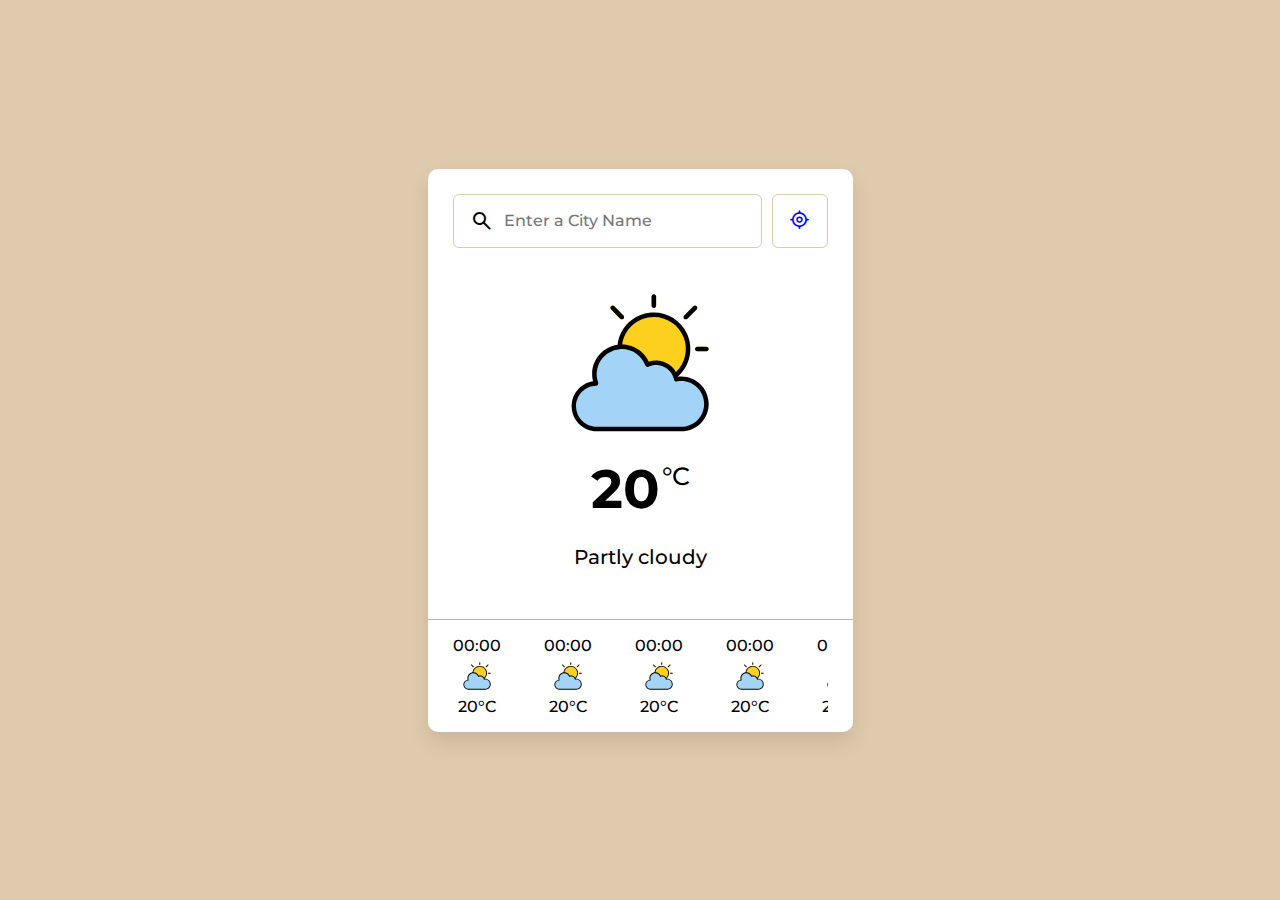
==== Weather App/index.html @ cc79ec02 "Weather app added" ====
<!DOCTYPE html>
<html lang="en">
  <head>
    <meta charset="UTF-8" />
    <meta name="viewport" content="width=device-width, initial-scale=1.0" />
    <title>Weather App</title>
    <link
      rel="stylesheet"
      href="https://fonts.googleapis.com/css2?family=Material+Symbols+Rounded:opsz,wght,FILL,GRAD@24,400,0,0"
    />
    <link rel="stylesheet" href="style.css" />
  </head>
  <body>
    <div class="card">
      <div class="searchSection">
        <div class="inputWrapper">
          <span class="material-symbols-rounded">search</span>
          <input
            type="search"
            class="searchInput"
            placeholder="Enter a City Name"
          />
        </div>
        <button class="locationButton">
          <span class="material-symbols-rounded"> my_location </span>
        </button>
      </div>
      <div class="weatherSection">
        <div class="currentWeather">
          <img src="icons/clouds.svg" class="weatherIcon" />
          <h2 class="temperature">20<span>°C</span></h2>
          <p class="description">Partly cloudy</p>
        </div>
        <div class="hourlyWeather">
          <ul class="weatherList">
            <li class="weatherItem">
              <p class="time">00:00</p>
              <img src="icons/clouds.svg" class="weatherIcon" />
              <p class="temperature">20°C</p>
            </li>
            <li class="weatherItem">
              <p class="time">00:00</p>
              <img src="icons/clouds.svg" class="weatherIcon" />
              <p class="temperature">20°C</p>
            </li>
            <li class="weatherItem">
              <p class="time">00:00</p>
              <img src="icons/clouds.svg" class="weatherIcon" />
              <p class="temperature">20°C</p>
            </li>
            <li class="weatherItem">
              <p class="time">00:00</p>
              <img src="icons/clouds.svg" class="weatherIcon" />
              <p class="temperature">20°C</p>
            </li>
            <li class="weatherItem">
              <p class="time">00:00</p>
              <img src="icons/clouds.svg" class="weatherIcon" />
              <p class="temperature">20°C</p>
            </li>
            <li class="weatherItem">
              <p class="time">00:00</p>
              <img src="icons/clouds.svg" class="weatherIcon" />
              <p class="temperature">20°C</p>
            </li>
          </ul>
        </div>
      </div>
    </div>
    <script src="script.js"></script>
  </body>
</html>
---- Weather App/style.css ----
@import url("https://fonts.googleapis.com/css2?family=Montserrat:ital,wght@0,100..900;1,100..900&display=swap");
* {
  margin: 0;
  padding: 0;
  box-sizing: border-box;
  font-family: "Montserrat", sans-serif;
}
body {
  background-color: rgb(224, 202, 173);
  display: flex;
  align-items: center;
  justify-content: center;
  min-height: 100vh;
}
.card {
  background-color: white;
  border-radius: 10px;
  max-width: 425px;
  flex-grow: 1;
  box-shadow: 0 10px 20px rgba(0, 0, 0, 0.1);
}
.searchSection {
  display: flex;
  padding: 25px;
  gap: 10px;
  align-items: center;
}
.searchSection .inputWrapper {
  height: 54px;
  width: 100%;
  position: relative;
}
.searchSection .inputWrapper span {
  position: absolute;
  top: 50%;
  transform: translateY(-50%);
  pointer-events: none;
  left: 17px;
}
.searchSection .searchInput {
  height: 100%;
  width: 100%;
  border: 1px solid rgb(224, 202, 173);
  border-radius: 6px;
  padding: 0 20px 0 50px;
  outline: none;
  font-size: 1rem;
  text-transform: uppercase;
  font-weight: 500;
  transition: 0.1s ease;
}
.searchSection .searchInput:focus {
  border-color: blue;
}
.searchSection .searchInput::placeholder {
  text-transform: none;
}
.searchSection .locationButton {
  height: 54px;
  flex-shrink: 0;
  display: flex;
  align-items: center;
  justify-content: center;
  width: 56px;
  background: white;
  outline: none;
  cursor: pointer;
  color: blue;
  border-radius: 6px;
  border: 1px solid rgb(224, 202, 173);
  transition: 0.3s ease;
}
.searchSection .locationButton:hover {
  color: white;
  background: blue;
  border-color: blue;
}
.searchSection .locationButton span {
  font-size: 1.3rem;
}
.weatherSection .currentWeather {
  display: flex;
  align-items: center;
  padding: 20px 0 50px;
  flex-direction: column;
}
.currentWeather .weatherIcon {
  width: 140px;
  aspect-ratio: 1;
}
.currentWeather .temperature {
  font-size: 3.38rem;
  margin: 23px 0;
  display: flex;
}
.currentWeather .temperature span {
  font-size: 1.56rem;
  font-weight: 500;
  margin: 5px 0 0 2px;
}
.currentWeather .description {
  font-size: 1.25rem;
  font-weight: 500;
}
.hourlyWeather {
  padding: 16px 25px;
  border-top: 1px solid rgb(184, 184, 184);
}
.hourlyWeather .weatherList {
  display: flex;
  list-style: none;
  gap: 43px;
  padding-bottom: 16px;
  margin-bottom: -16px;
  overflow-x: auto;
  scrollbar-width: thin;
  scrollbar-color: transparent transparent;
}
.hourlyWeather:hover .weatherList {
  scrollbar-color: rgb(210, 210, 210) transparent;
}
.hourlyWeather .weatherItem {
  display: flex;
  flex-direction: column;
  gap: 7px;
  font-weight: 500;
  align-items: center;
}
.hourlyWeather .weatherItem .weatherIcon {
  width: 28px;
  aspect-ratio: 1;
}

@media (max-width: 624px) {
  body {
    padding: 15px;
  }
  .searchSection {
    padding: 20px;
  }
  .hourlyWeather {
    padding: 16px 20px;
  }
  .hourlyWeather .weatherList {
    gap: 32px;
  }
}
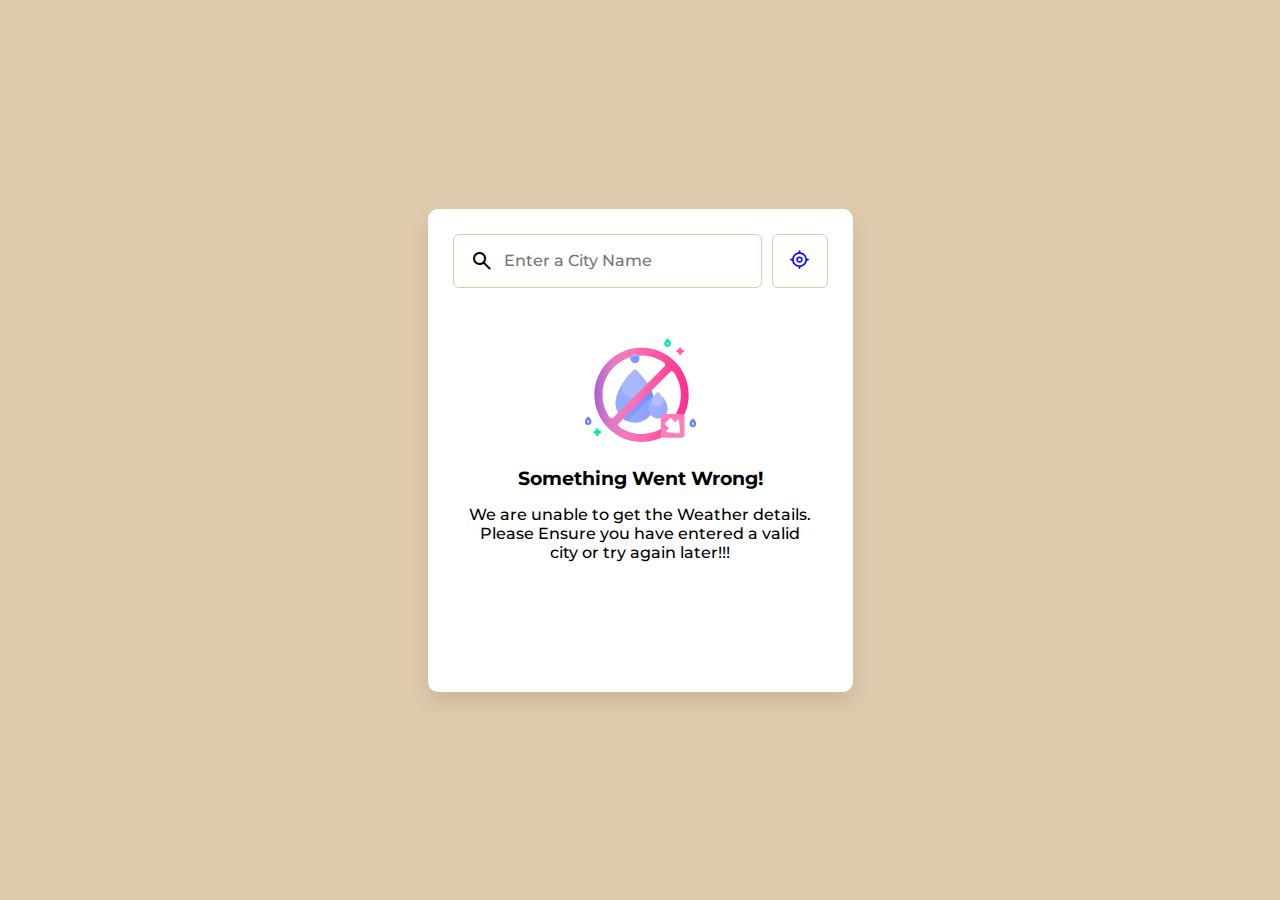
==== commit 10f5dc1f: "Weather app updated" ====
--- a/Weather App/index.html
+++ b/Weather App/index.html
@@ -25,45 +25,22 @@
           <span class="material-symbols-rounded"> my_location </span>
         </button>
       </div>
+      <div class="noResults">
+        <img src="icons/no-result.svg" class="weatherIcon" />
+        <h3 class="title">Something Went Wrong!</h3>
+        <p class="message">
+          We are unable to get the Weather details. Please Ensure you have
+          entered a valid city or try again later!!!
+        </p>
+      </div>
       <div class="weatherSection">
         <div class="currentWeather">
           <img src="icons/clouds.svg" class="weatherIcon" />
-          <h2 class="temperature">20<span>°C</span></h2>
-          <p class="description">Partly cloudy</p>
+          <h2 class="temperature">00<span>°C</span></h2>
+          <p class="description">Weather Description</p>
         </div>
         <div class="hourlyWeather">
-          <ul class="weatherList">
-            <li class="weatherItem">
-              <p class="time">00:00</p>
-              <img src="icons/clouds.svg" class="weatherIcon" />
-              <p class="temperature">20°C</p>
-            </li>
-            <li class="weatherItem">
-              <p class="time">00:00</p>
-              <img src="icons/clouds.svg" class="weatherIcon" />
-              <p class="temperature">20°C</p>
-            </li>
-            <li class="weatherItem">
-              <p class="time">00:00</p>
-              <img src="icons/clouds.svg" class="weatherIcon" />
-              <p class="temperature">20°C</p>
-            </li>
-            <li class="weatherItem">
-              <p class="time">00:00</p>
-              <img src="icons/clouds.svg" class="weatherIcon" />
-              <p class="temperature">20°C</p>
-            </li>
-            <li class="weatherItem">
-              <p class="time">00:00</p>
-              <img src="icons/clouds.svg" class="weatherIcon" />
-              <p class="temperature">20°C</p>
-            </li>
-            <li class="weatherItem">
-              <p class="time">00:00</p>
-              <img src="icons/clouds.svg" class="weatherIcon" />
-              <p class="temperature">20°C</p>
-            </li>
-          </ul>
+          <ul class="weatherList"></ul>
         </div>
       </div>
     </div>
--- a/Weather App/style.css
+++ b/Weather App/style.css
@@ -17,6 +17,8 @@
   border-radius: 10px;
   max-width: 425px;
   flex-grow: 1;
+  position: relative;
+  overflow: hidden;
   box-shadow: 0 10px 20px rgba(0, 0, 0, 0.1);
 }
 .searchSection {
@@ -78,6 +80,32 @@
 .searchSection .locationButton span {
   font-size: 1.3rem;
 }
+.noResults {
+  position: absolute;
+  left: 50%;
+  top: 50%;
+  width: 100%;
+  padding: 40px;
+  text-align: center;
+  display: flex;
+  visibility: hidden;
+  align-items: center;
+  justify-content: center;
+  flex-direction: column;
+  transform: translate(-50%, -50%);
+}
+body .showNoResults .noResults {
+  display: flex;
+}
+.noResults .title {
+  margin: 25px 0 15px;
+}
+.noResults .message {
+  font-weight: 500;
+}
+body .showNoResults .weatherSection {
+  visibility: hidden;
+}
 .weatherSection .currentWeather {
   display: flex;
   align-items: center;
@@ -109,7 +137,7 @@
 .hourlyWeather .weatherList {
   display: flex;
   list-style: none;
-  gap: 43px;
+  gap: 38px;
   padding-bottom: 16px;
   margin-bottom: -16px;
   overflow-x: auto;
